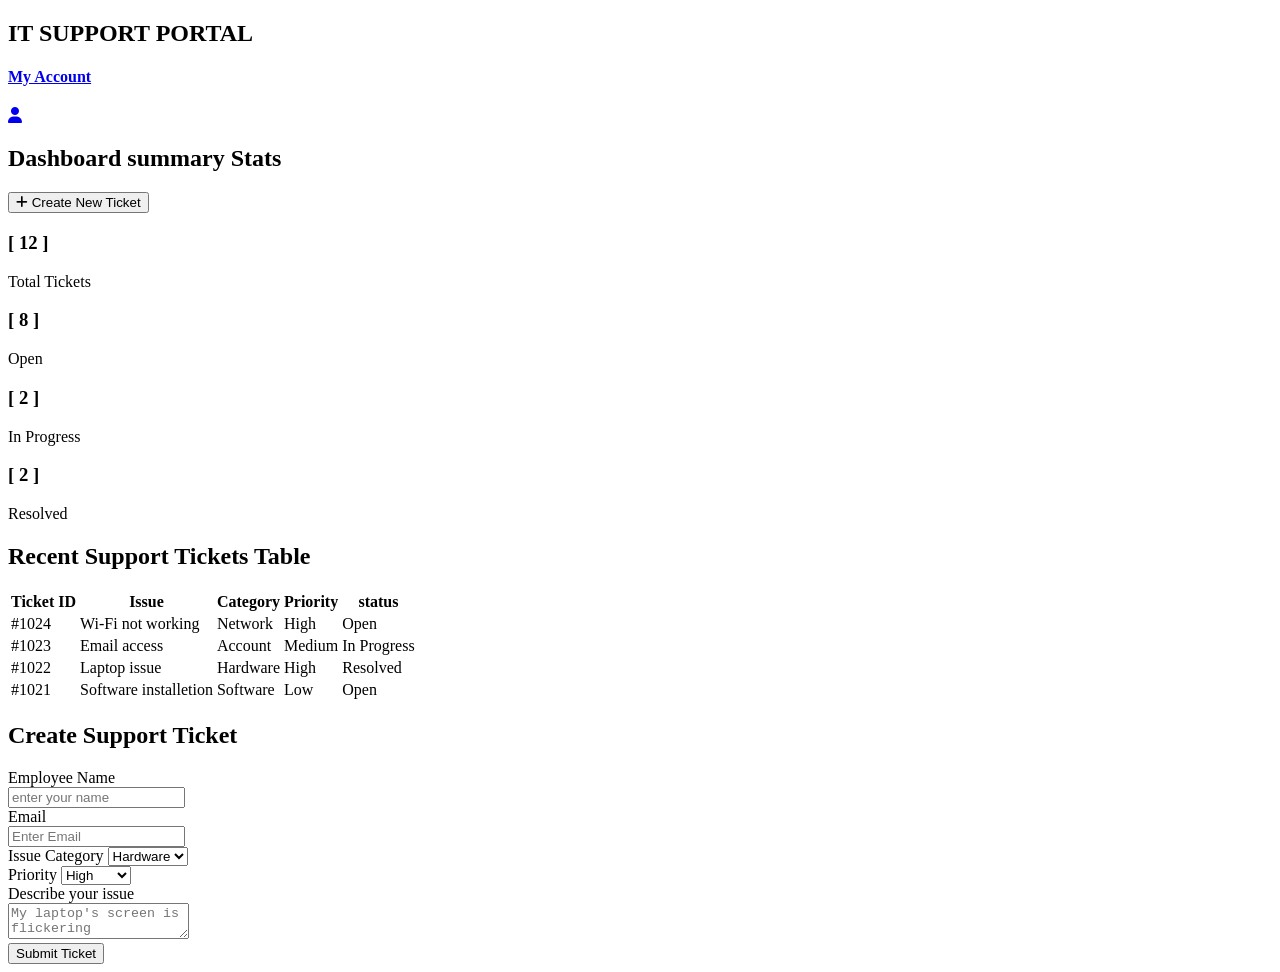
==== weekend-02-project-02/day_14_.html @ a9bc0dcb "Rename day_14_.html to day_14_.html" ====
<!DOCTYPE html>
<html>

<head>
    <link rel="stylesheet" href="day_14_.css">
    <link rel="stylesheet" href="https://cdnjs.cloudflare.com/ajax/libs/font-awesome/6.5.1/css/all.min.css">
    <meta charset="UTF-8">
    <meta name="viewport" content="width=device-width, initial-scale=1.0">
</head>

<body>
    <nav>
        <div class="heading">
            <div class="h2">
                <h2>IT SUPPORT PORTAL</h2>
            </div>
            <div class="h4">
                <a href="#" class="account-link">
                    <h4>My Account </h4>
                    <p><i class="fa-solid fa-user"></i></p>
                </a>
            </div>
        </div>
    </nav>
    <main>
        <div class="dashboard">
            <h2>Dashboard summary Stats</h2>
            <div class="top-button">
                <button><i class="fa-solid fa-plus"></i> Create New Ticket</button>
            </div>
        </div>

        <div class="stats">
            <div class="stat-card">
                <h3>[ 12 ]</h3>
                <p>Total Tickets</p>
            </div>
            <div class="stat-card open">
                <h3>[ 8 ]</h3>
                <p>Open</p>
            </div>
            <div class="stat-card progress">
                <h3>[ 2 ]</h3>
                <p>In Progress</p>
            </div>
            <div class="stat-card resolved">
                <h3>[ 2 ]</h3>
                <p>Resolved</p>
            </div>
        </div>
        <!--table-->
        <div class="table-format">
            <div class="table">
                <div class="t-heading">
                    <h2>Recent Support Tickets Table</h2>
                </div>
                <table>
                    <thead>
                        <tr>
                            <th>Ticket ID</th>
                            <th>Issue</th>
                            <th>Category</th>
                            <th>Priority</th>
                            <th>status</th>

                        </tr>
                    </thead>
                    <tbody>
                        <tr>
                            <td>#1024</td>
                            <td>Wi-Fi not working</td>
                            <td>Network</td>
                            <td><span class="priority high">High</span></td>
                            <td><span class="status open">Open</span></td>
                        </tr>
                        <tr>
                            <td>#1023</td>
                            <td>Email access</td>
                            <td>Account</td>
                            <td><span class="priority medium">Medium</span></td>
                            <td><span class="status progress-status">In Progress</span></td>
                        </tr>
                        <tr>
                            <td>#1022</td>
                            <td>Laptop issue</td>
                            <td>Hardware</td>
                            <td><span class="priority high">High</span></td>
                            <td><span class="status resolved">Resolved</span></td>
                        </tr>
                        <tr>
                            <td>#1021</td>
                            <td>Software installetion</td>
                            <td>Software</td>
                            <td><span class="priority low">Low</span></td>
                            <td><span class="status open">Open</span></td>
                        </tr>
                    </tbody>
                </table>
            </div>
            <div class="form">
                <div class="fh2">
                    <h2>Create Support Ticket</h2>
                </div>

                <form action="#" method="post">
                    <div class="data">
                        <label for="name">Employee Name</label>
                        <br>
                        <input type="text" placeholder="enter your name">
                    </div>
                    <div class="data">
                        <label for="email">Email</label>
                        <br>
                        <input type="email" placeholder="Enter Email">
                    </div>

                    <div class="selector">
                        <div class="field">
                            <label for="category">Issue Category</label>
                            <select id="category">
                                <option>Hardware</option>
                                <option>Software</option>
                                <option>Network</option>
                                <option>Account</option>
                            </select>
                        </div>
                        <div class="field">
                            <label for="priority">Priority</label>

                            <select id="priority">
                                <option>High</option>
                                <option>Medium</option>
                                <option>Low</option>
                            </select>
                        </div>
                    </div>

                    <div class="messeage">
                        <div class="data">
                            <label for="description">Describe your issue</label>
                        </div>
                        <div class="mdata">
                        <textarea id="description"
                            placeholder="My laptop's screen is flickering intermittently..."></textarea>
                            </div>
                    </div>
                    <!-- Submit -->
                     <div  class="button">
                    <button type="submit">
                        Submit Ticket
                    </button>
                    </div>
                </form>
            </div>

        </div>

    </main>
</body>

</html>
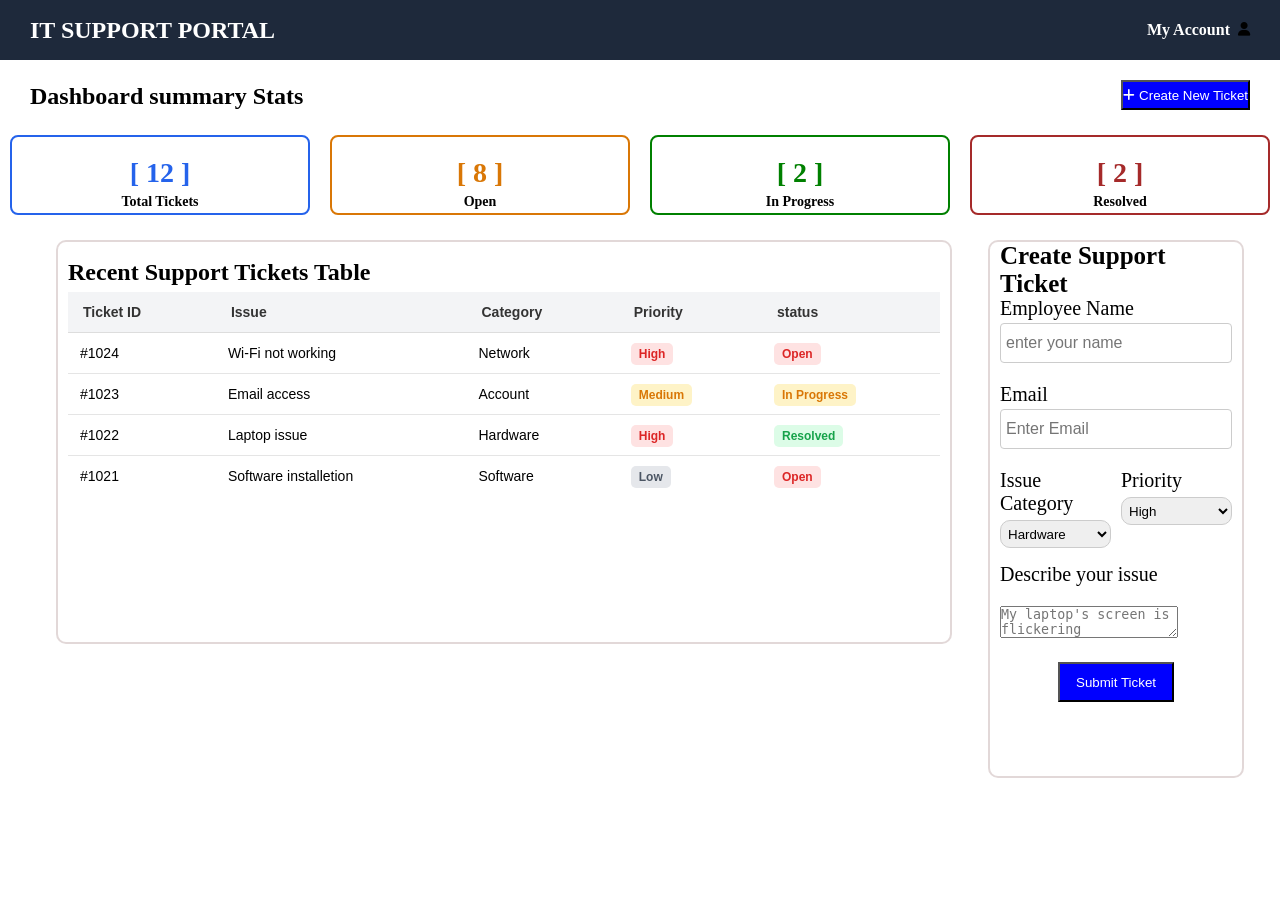
==== commit fc0dfaba: "Update day_14_.html" ====
--- a/weekend-02-project-02/day_14_.html
+++ b/weekend-02-project-02/day_14_.html
@@ -78,7 +78,7 @@
                             <td>Email access</td>
                             <td>Account</td>
                             <td><span class="priority medium">Medium</span></td>
-                            <td><span class="status progress-status">In Progress</span></td>
+                            <td><span class="status progress">In Progress</span></td>
                         </tr>
                         <tr>
                             <td>#1022</td>
@@ -105,42 +105,40 @@
                 <form action="#" method="post">
                     <div class="data">
                         <label for="name">Employee Name</label>
-                        <br>
-                        <input type="text" placeholder="enter your name">
+                        <input type="text" id="name" name="employeeName" placeholder="enter your name">
                     </div>
                     <div class="data">
                         <label for="email">Email</label>
-                        <br>
-                        <input type="email" placeholder="Enter Email">
+                        <input type="email" id="email" name="email" placeholder="Enter Email">
                     </div>
 
                     <div class="selector">
                         <div class="field">
                             <label for="category">Issue Category</label>
                             <select id="category">
-                                <option>Hardware</option>
-                                <option>Software</option>
-                                <option>Network</option>
-                                <option>Account</option>
+                                <option value="hardware">Hardware</option>
+                                <option value="software">Software</option>
+                                <option value="network">Network</option>
+                                <option value="account">Account</option>
                             </select>
                         </div>
                         <div class="field">
                             <label for="priority">Priority</label>
 
                             <select id="priority">
-                                <option>High</option>
-                                <option>Medium</option>
-                                <option>Low</option>
+                                <option value="high">High</option>
+                                <option value="medium">Medium</option>
+                                <option value="low">Low</option>
                             </select>
                         </div>
                     </div>
 
-                    <div class="messeage">
+                    <div class="messege">
                         <div class="data">
                             <label for="description">Describe your issue</label>
                         </div>
                         <div class="mdata">
-                        <textarea id="description"
+                        <textarea id="description" name="description"
                             placeholder="My laptop's screen is flickering intermittently..."></textarea>
                             </div>
                     </div>
--- a/weekend-02-project-02/day_14_.css
+++ b/weekend-02-project-02/day_14_.css
@@ -0,0 +1,364 @@
+* {
+    margin: 0px;
+    padding: 0px;
+    box-sizing: border-box;
+}
+
+.heading {
+    padding: 15px 30px;
+    height: 60px;
+    display: flex;
+    align-items: center;
+    justify-content: space-between;
+    background-color: #1e293b;
+    color: #ffffff;
+}
+
+.heading a {
+    text-decoration: none;
+    color: #ffffff;
+}
+
+.account-link {
+    display: flex;
+    align-items: center;
+    gap: 8px;
+    font-size: 16px;
+    font-weight: 600;
+}
+
+.h4 {
+    display: flex;
+    align-items: center;
+    gap: 10px;
+}
+
+.main {
+    height: 767px;
+}
+
+.dashboard {
+    padding: 0px 30px;
+    display: flex;
+    justify-content: space-between;
+    align-items: end;
+    height: 50px;
+    width: 100%;
+}
+
+button {
+    
+    height: 30px;
+    background-color: blue;
+    color: #ffffff;
+}
+
+.stats {
+    display: flex;
+    margin-top: 15px;
+    margin-bottom: 15px;
+    padding: 10px;
+    height: 100px;
+    width: 100%;
+    gap: 20px;
+}
+
+.stat-card {
+    background-color: #ffffff;
+    border: 2px solid #ddd;
+    border-radius: 8px;
+    padding: 20px;
+    flex: 1;
+    text-align: center;
+    border-color: #2563eb;
+}
+
+.stat-card h3 {
+
+    font-size: 28px;
+    margin-bottom: 5px;
+    color: #2563eb;
+
+}
+
+p {
+    font-size: 14px;
+    color: black;
+    font-weight: 700;
+
+}
+
+.stat-card.open {
+    border-color: #d97706;
+    color: #d97706;
+}
+
+.stat-card.open h3 {
+    font-size: 28px;
+    margin-bottom: 5px;
+    color: #d97706;
+}
+
+.stat-card.progress {
+    border-color: green;
+    color: green;
+}
+
+.stat-card.progress h3 {
+    font-size: 28px;
+    margin-bottom: 5px;
+    color: green;
+}
+
+.stat-card.resolved {
+    border-color: brown;
+    color: brown;
+}
+
+.stat-card.resolved h3 {
+    font-size: 28px;
+    margin-bottom: 5px;
+    color: brown;
+}
+
+.table-format {
+    display: flex;
+    justify-content: space-evenly;
+    height: 538px;
+}
+
+.t-heading {
+    display: flex;
+    align-items: center;
+    background-color: white;
+    height: 40px;
+}
+
+.table {
+    border: 2px solid rgba(217, 204, 204, 0.766);
+    border-radius: 10px;
+    padding: 10px;
+    margin-left: 20px;
+    height: 75%;
+    width: 70%;
+    background-color: white;
+    overflow: hidden;
+}
+
+table {
+    width: 100%;
+    border-collapse: collapse;
+    font-family: Arial, sans-serif;
+    font-size: 14px;
+}
+
+thead {
+    background-color: #f3f4f6;
+}
+
+th {
+    text-align: left;
+    padding: 12px 15px;
+    font-size: 14px;
+    color: #333;
+    font-weight: 600;
+    border-bottom: 1px solid #ddd;
+}
+
+td {
+    padding: 12px;
+    font-size: 14px;
+    border-top: 1px solid #e5e5e5;
+}
+
+.priority {
+    padding: 4px 8px;
+    border-radius: 4px;
+}
+
+
+tbody tr:hover {
+    background-color: #f9fafb;
+}
+
+.priority {
+    padding: 4px 8px;
+    border-radius: 5px;
+    font-size: 12px;
+    font-weight: 600;
+}
+
+.high {
+    background-color: #fee2e2;
+    color: #dc2626;
+}
+
+.medium {
+    background-color: #fef3c7;
+    color: #d97706;
+}
+
+.low {
+    background-color: #e5e7eb;
+    color: #4b5563;
+}
+
+.status {
+    padding: 4px 8px;
+    border-radius: 5px;
+    font-size: 12px;
+    font-weight: 600;
+}
+
+.status.open {
+    background-color: #fee2e2;
+    color: #dc2626;
+}
+
+.status.progress {
+    background-color: #fef3c7;
+    color: #d97706;
+}
+
+.status.resolved {
+    background-color: #dcfce7;
+    color: #16a34a;
+}
+
+.form {
+    padding: 10px;
+    height: auto;
+    width: 20%;
+    border: 2px solid rgba(217, 204, 204, 0.766);
+    border-radius: 10px;
+}
+
+.fh2 {
+    height: 35px;
+    display: flex;
+    align-items: center;
+    margin-bottom: 10px;
+}
+.fh2 h2{
+  font-size: 25px;
+  font-weight:bold;
+}
+
+.selector {
+    display: flex;
+    gap:10px;
+    margin-bottom: 15px;
+    
+}
+
+.field{
+    flex: 1;
+}
+.field label {
+    display: block;
+    font-size: 20px;
+    margin-bottom: 5px;
+}
+.field select{
+    width: 100%;
+    height: 28px;
+    padding: 3px;
+    border: 1px solid #ccc;
+    border-radius: 10px;
+}
+.data {
+margin-bottom: 20px;
+}
+
+.data label {
+    font-size: 20px;
+    display:block;
+    margin-bottom: 3px;
+
+}
+.data input{
+    width: 100%;
+    height: 40px;
+    padding: 5px;
+    border: 1px solid #ccc;
+    border-radius: 4px;
+    font-size:medium;
+}
+.messeage label{
+font-size: 20px;
+}
+.messeage textarea{
+    width: 100%;
+    height: 50px;
+}
+.button{
+    display: flex;
+    align-items: center;
+    justify-content: center;
+    height: 80px;
+}
+.button button{
+    height: 50%;
+    width: 50%;
+}
+
+@media(max-width:600px){
+    .heading{
+        gap: 50px;
+    }
+    .heading h2{
+         font-size: 20px;
+    }
+    .heading h4{
+        font-size: 10px;
+    }
+    .dashboard{
+        padding: 5px;
+        gap: 20px;
+    }
+    .dashboard h2{
+        font-size: 20px;
+    }
+    .top-button button{
+        font-size: 10px;
+        min-width: 100px;
+    }
+    .stats{
+        height: auto;
+        display: flex;
+        flex-wrap:wrap;
+    }
+    .stat-card{
+        gap: 10px;
+    }
+     .stat-card h3{
+        white-space: nowrap
+     }
+    .table-format{
+        height: auto;
+        display: flex;
+        flex-direction: column;
+        align-items: center;
+        gap: 20px;
+    }
+    .table{
+        margin-left: 0px;
+        width: 95%;
+        min-width: 350px;
+        overflow-x: auto;
+    }
+    .form{
+         width: 95%;
+        min-width: 300px;
+        margin-bottom: 5px;
+    }
+    .mdata{
+        display: flex;
+        justify-content: center;
+    }
+    .mdata textarea{
+        border: 2px solid black;
+        width: 80%;
+    }
+
+}
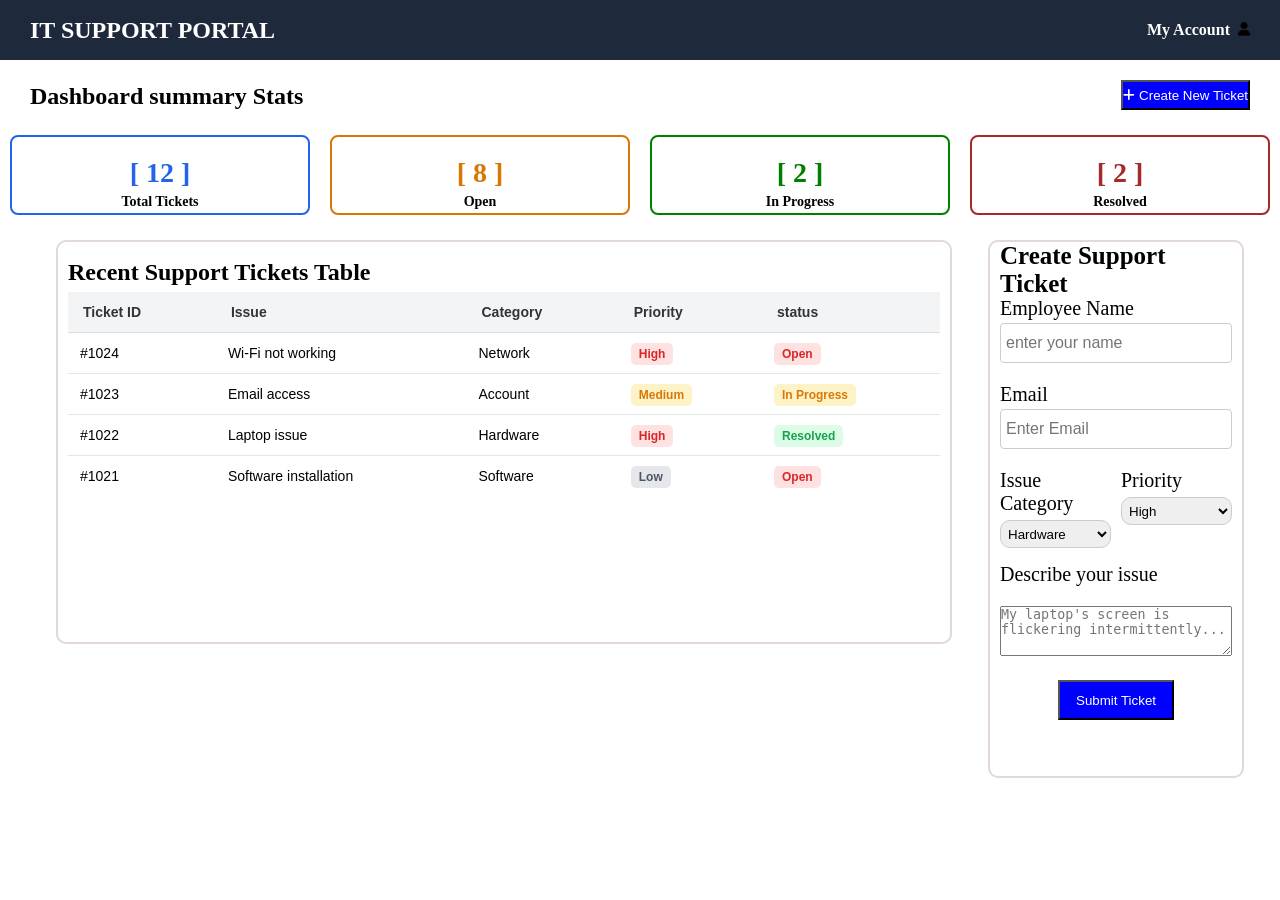
==== commit 00f09bce: "Update day_14_.html" ====
--- a/weekend-02-project-02/day_14_.html
+++ b/weekend-02-project-02/day_14_.html
@@ -89,7 +89,7 @@
                         </tr>
                         <tr>
                             <td>#1021</td>
-                            <td>Software installetion</td>
+                            <td>Software installation</td>
                             <td>Software</td>
                             <td><span class="priority low">Low</span></td>
                             <td><span class="status open">Open</span></td>
--- a/weekend-02-project-02/day_14_.css
+++ b/weekend-02-project-02/day_14_.css
@@ -171,11 +171,6 @@
     border-top: 1px solid #e5e5e5;
 }
 
-.priority {
-    padding: 4px 8px;
-    border-radius: 4px;
-}
-
 
 tbody tr:hover {
     background-color: #f9fafb;
@@ -284,10 +279,10 @@
     border-radius: 4px;
     font-size:medium;
 }
-.messeage label{
+.messege label{
 font-size: 20px;
 }
-.messeage textarea{
+.messege textarea{
     width: 100%;
     height: 50px;
 }
@@ -361,4 +356,4 @@
         width: 80%;
     }
 
-}+}
